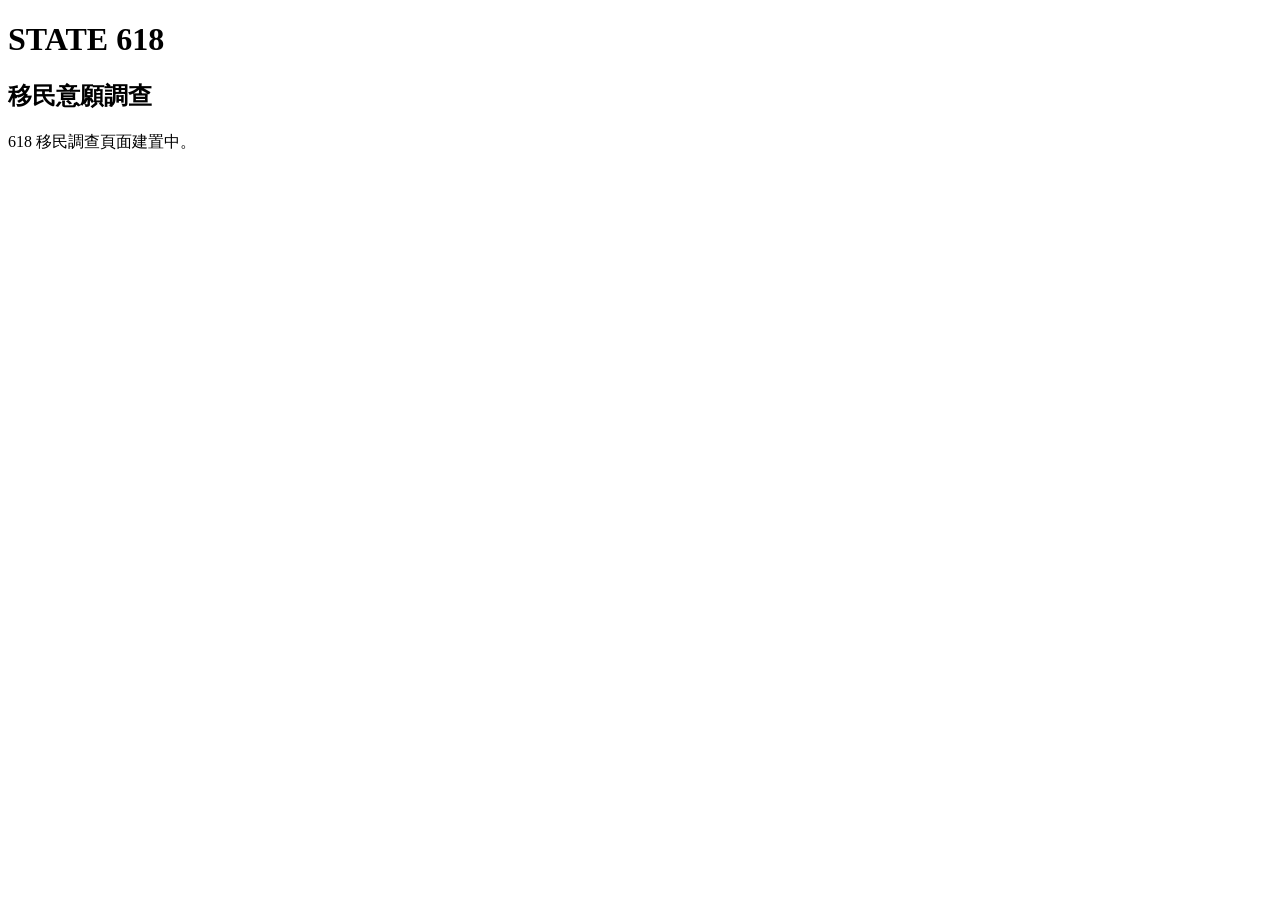
==== index.html @ 69a23b78 "Create index.html" ====
<!DOCTYPE html>
<html lang="zh-Hant">
<head>
  <meta charset="UTF-8">
  <meta name="viewport" content="width=device-width, initial-scale=1.0">
  <title>STATE 618 移民意願調查</title>
</head>
<body>
  <h1>STATE 618</h1>
  <h2>移民意願調查</h2>
  <p>618 移民調查頁面建置中。</p>
</body>
</html>
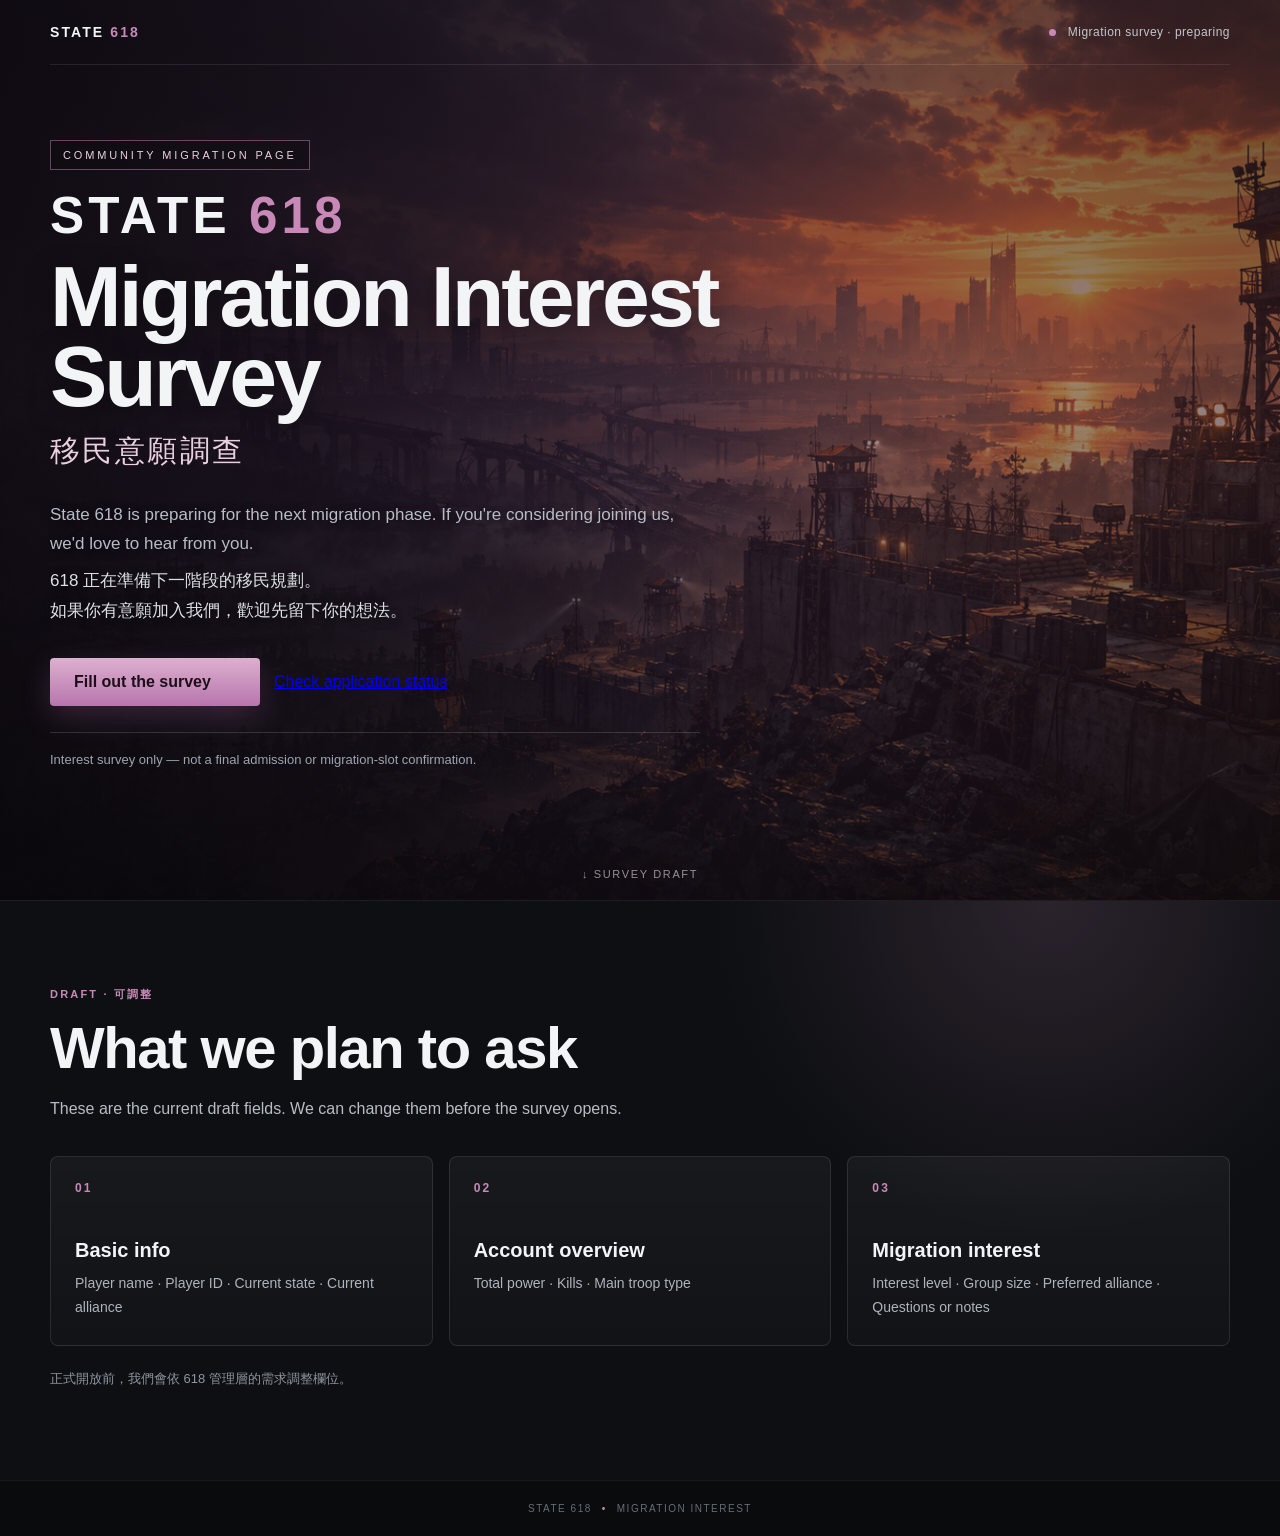
==== commit 834d95ea: "Build State 618 migration survey site" ====
--- a/index.html
+++ b/index.html
@@ -3,11 +3,87 @@
 <head>
   <meta charset="UTF-8">
   <meta name="viewport" content="width=device-width, initial-scale=1.0">
-  <title>STATE 618 移民意願調查</title>
+  <meta name="theme-color" content="#0d0f12">
+  <title>STATE 618 | Migration Interest Survey</title>
+  <link rel="stylesheet" href="styles.css">
 </head>
 <body>
-  <h1>STATE 618</h1>
-  <h2>移民意願調查</h2>
-  <p>618 移民調查頁面建置中。</p>
+  <main>
+    <section class="hero">
+      <div class="overlay"></div>
+
+      <header class="topbar">
+        <div class="brand">STATE <span>618</span></div>
+        <div class="top-status"><span class="status-dot"></span> Migration survey · preparing</div>
+      </header>
+
+      <section class="content">
+        <div class="eyebrow">COMMUNITY MIGRATION PAGE</div>
+        <div class="state-mark">STATE <span>618</span></div>
+        <h1>Migration Interest<br>Survey</h1>
+        <p class="zh-title">移民意願調查</p>
+
+        <p class="intro">
+          State 618 is preparing for the next migration phase.
+          If you're considering joining us, we'd love to hear from you.
+        </p>
+        <p class="intro zh">
+          618 正在準備下一階段的移民規劃。<br>
+          如果你有意願加入我們，歡迎先留下你的想法。
+        </p>
+
+        <div class="actions">
+          <a class="primary" href="apply.html">Fill out the survey</a>
+          <a class="secondary-link" href="status.html">Check application status</a>
+        </div>
+
+        <div class="note">
+          Interest survey only — not a final admission or migration-slot confirmation.
+        </div>
+      </section>
+
+      <div class="scroll-hint">↓ Survey draft</div>
+    </section>
+
+    <section class="draft-section">
+      <div class="draft-wrap">
+        <div class="section-kicker">DRAFT · 可調整</div>
+        <h2>What we plan to ask</h2>
+        <p class="section-lead">
+          These are the current draft fields. We can change them before the survey opens.
+        </p>
+
+        <div class="cards">
+          <article class="card">
+            <div class="card-no">01</div>
+            <h3>Basic info</h3>
+            <p>Player name · Player ID · Current state · Current alliance</p>
+          </article>
+
+          <article class="card">
+            <div class="card-no">02</div>
+            <h3>Account overview</h3>
+            <p>Total power · Kills · Main troop type</p>
+          </article>
+
+          <article class="card">
+            <div class="card-no">03</div>
+            <h3>Migration interest</h3>
+            <p>Interest level · Group size · Preferred alliance · Questions or notes</p>
+          </article>
+        </div>
+
+        <div class="draft-note">
+          正式開放前，我們會依 618 管理層的需求調整欄位。
+        </div>
+      </div>
+    </section>
+  </main>
+
+  <footer class="site-footer">
+    <span>STATE 618</span>
+    <span class="dot">•</span>
+    <span>Migration Interest</span>
+  </footer>
 </body>
-</html>
+</html>
--- a/styles.css
+++ b/styles.css
@@ -0,0 +1,341 @@
+:root {
+  --bg: #0d0f12;
+  --panel: rgba(17, 20, 24, 0.82);
+  --text: #f3f4f6;
+  --muted: #b7bcc5;
+  --accent: #c889b8;
+  --accent-soft: #ead0df;
+  --line: rgba(255,255,255,.12);
+}
+
+* { box-sizing: border-box; }
+
+html { scroll-behavior: smooth; }
+
+html, body {
+  margin: 0;
+  min-height: 100%;
+  background: var(--bg);
+  color: var(--text);
+  font-family: "Segoe UI", "Noto Sans TC", Arial, sans-serif;
+}
+
+body { min-height: 100vh; }
+
+.hero {
+  position: relative;
+  min-height: 100vh;
+  overflow: hidden;
+  display: flex;
+  flex-direction: column;
+  justify-content: center;
+  background:
+    radial-gradient(circle at 78% 34%, rgba(232,145,105,.18), transparent 28%),
+    linear-gradient(90deg, rgba(30,18,33,.90), rgba(70,42,76,.48) 50%, rgba(92,49,64,.44)),
+    url("images/hero.png") center center / cover no-repeat;
+}
+
+.hero::before {
+  content: "";
+  position: absolute;
+  inset: 0;
+  opacity: .12;
+  background-image:
+    linear-gradient(rgba(255,255,255,.025) 1px, transparent 1px),
+    linear-gradient(90deg, rgba(255,255,255,.025) 1px, transparent 1px);
+  background-size: 42px 42px;
+}
+
+.overlay {
+  position: absolute;
+  inset: 0;
+  background:
+    linear-gradient(180deg, rgba(4,5,6,.25), transparent 45%, rgba(4,5,6,.58)),
+    linear-gradient(90deg, rgba(5,6,8,.45), rgba(5,6,8,.06) 58%, rgba(5,6,8,.22));
+}
+
+.topbar {
+  position: absolute;
+  z-index: 2;
+  top: 0;
+  left: 0;
+  right: 0;
+  width: min(1180px, calc(100% - 40px));
+  margin: 0 auto;
+  padding: 24px 0;
+  display: flex;
+  align-items: center;
+  justify-content: space-between;
+  gap: 20px;
+  border-bottom: 1px solid rgba(255,255,255,.09);
+}
+
+.brand {
+  font-size: 14px;
+  font-weight: 800;
+  letter-spacing: .15em;
+}
+
+.brand span { color: var(--accent); }
+
+.top-status {
+  font-size: 12px;
+  color: #c2c7ce;
+  letter-spacing: .04em;
+}
+
+.status-dot {
+  display: inline-block;
+  width: 7px;
+  height: 7px;
+  margin-right: 8px;
+  border-radius: 50%;
+  background: var(--accent);
+  box-shadow: 0 0 14px rgba(200,137,184,.76);
+}
+
+.content {
+  position: relative;
+  z-index: 1;
+  width: min(1180px, calc(100% - 40px));
+  margin: 0 auto;
+  padding: 110px 0 100px;
+}
+
+.eyebrow {
+  display: inline-block;
+  font-size: 11px;
+  letter-spacing: .26em;
+  color: var(--accent-soft);
+  border: 1px solid rgba(200,137,184,.48);
+  background: rgba(9,10,12,.34);
+  padding: 8px 12px;
+  margin-bottom: 20px;
+}
+
+.state-mark {
+  font-size: clamp(26px, 4vw, 52px);
+  font-weight: 800;
+  letter-spacing: .08em;
+  line-height: 1;
+  margin-bottom: 16px;
+}
+
+.state-mark span { color: var(--accent); }
+
+h1 {
+  margin: 0;
+  font-size: clamp(44px, 7vw, 86px);
+  line-height: .93;
+  max-width: 790px;
+  letter-spacing: -.035em;
+  text-shadow: 0 8px 30px rgba(0,0,0,.34);
+}
+
+.zh-title {
+  margin: 14px 0 28px;
+  font-size: clamp(20px, 3vw, 30px);
+  color: var(--accent-soft);
+  letter-spacing: .08em;
+}
+
+.intro {
+  max-width: 650px;
+  color: var(--muted);
+  font-size: 17px;
+  line-height: 1.75;
+  margin: 0 0 7px;
+  text-shadow: 0 2px 12px rgba(0,0,0,.45);
+}
+
+.intro.zh {
+  color: #dde1e6;
+  margin-top: 5px;
+}
+
+.actions {
+  margin-top: 32px;
+  display: flex;
+  flex-wrap: wrap;
+  align-items: center;
+  gap: 14px;
+}
+
+.primary {
+  appearance: none;
+  display: inline-block;
+  text-decoration: none;
+  border: 0;
+  background: linear-gradient(180deg, #ddb0cf, #b875ad);
+  color: #1b1019;
+  font-weight: 800;
+  font-size: 16px;
+  padding: 15px 24px;
+  min-width: 210px;
+  border-radius: 4px;
+  box-shadow: 0 10px 30px rgba(184,117,173,.24);
+}
+
+.primary:disabled {
+  opacity: .92;
+  cursor: default;
+}
+
+.status {
+  color: #c3c8ce;
+  font-size: 14px;
+}
+
+.note {
+  margin-top: 26px;
+  padding-top: 17px;
+  border-top: 1px solid rgba(255,255,255,.14);
+  max-width: 650px;
+  color: #9da4ae;
+  font-size: 13px;
+  line-height: 1.6;
+}
+
+.scroll-hint {
+  position: absolute;
+  z-index: 2;
+  left: 50%;
+  bottom: 20px;
+  transform: translateX(-50%);
+  color: rgba(255,255,255,.55);
+  font-size: 11px;
+  letter-spacing: .15em;
+  text-transform: uppercase;
+}
+
+.draft-section {
+  background:
+    radial-gradient(circle at 82% 0%, rgba(200,137,184,.16), transparent 28%),
+    #0d0f12;
+  border-top: 1px solid rgba(255,255,255,.06);
+}
+
+.draft-wrap {
+  width: min(1180px, calc(100% - 40px));
+  margin: 0 auto;
+  padding: 86px 0 92px;
+}
+
+.section-kicker {
+  color: var(--accent);
+  font-size: 11px;
+  font-weight: 700;
+  letter-spacing: .2em;
+  margin-bottom: 12px;
+}
+
+.draft-section h2 {
+  margin: 0;
+  font-size: clamp(34px, 5vw, 58px);
+  letter-spacing: -.025em;
+}
+
+.section-lead {
+  max-width: 650px;
+  margin: 14px 0 34px;
+  color: var(--muted);
+  font-size: 16px;
+  line-height: 1.7;
+}
+
+.cards {
+  display: grid;
+  grid-template-columns: repeat(3, 1fr);
+  gap: 16px;
+}
+
+.card {
+  min-height: 190px;
+  padding: 24px;
+  border: 1px solid rgba(255,255,255,.10);
+  background: linear-gradient(180deg, rgba(255,255,255,.045), rgba(255,255,255,.018));
+  border-radius: 8px;
+}
+
+.card-no {
+  color: var(--accent);
+  font-size: 12px;
+  font-weight: 800;
+  letter-spacing: .18em;
+  margin-bottom: 44px;
+}
+
+.card h3 {
+  margin: 0 0 10px;
+  font-size: 20px;
+}
+
+.card p {
+  margin: 0;
+  color: #aeb4bd;
+  font-size: 14px;
+  line-height: 1.7;
+}
+
+.draft-note {
+  margin-top: 24px;
+  color: #8f96a1;
+  font-size: 13px;
+}
+
+.site-footer {
+  display: flex;
+  justify-content: center;
+  gap: 10px;
+  padding: 22px;
+  border-top: 1px solid rgba(255,255,255,.06);
+  background: #090b0d;
+  color: #666d77;
+  font-size: 10px;
+  letter-spacing: .15em;
+  text-transform: uppercase;
+}
+
+.dot { color: var(--accent); }
+
+@media (max-width: 780px) {
+  .topbar {
+    width: min(100% - 28px, 1180px);
+    padding-top: 18px;
+  }
+
+  .top-status { display: none; }
+
+  .content {
+    width: min(100% - 28px, 1180px);
+    padding: 100px 0 90px;
+  }
+
+  .eyebrow {
+    font-size: 10px;
+    letter-spacing: .18em;
+  }
+
+  .intro { font-size: 15px; }
+
+  .actions {
+    align-items: stretch;
+    flex-direction: column;
+    max-width: 360px;
+  }
+
+  .primary { width: 100%; }
+
+  .status { text-align: center; }
+
+  .draft-wrap {
+    width: min(100% - 28px, 1180px);
+    padding: 64px 0 70px;
+  }
+
+  .cards { grid-template-columns: 1fr; }
+
+  .card { min-height: 0; }
+
+  .card-no { margin-bottom: 24px; }
+}
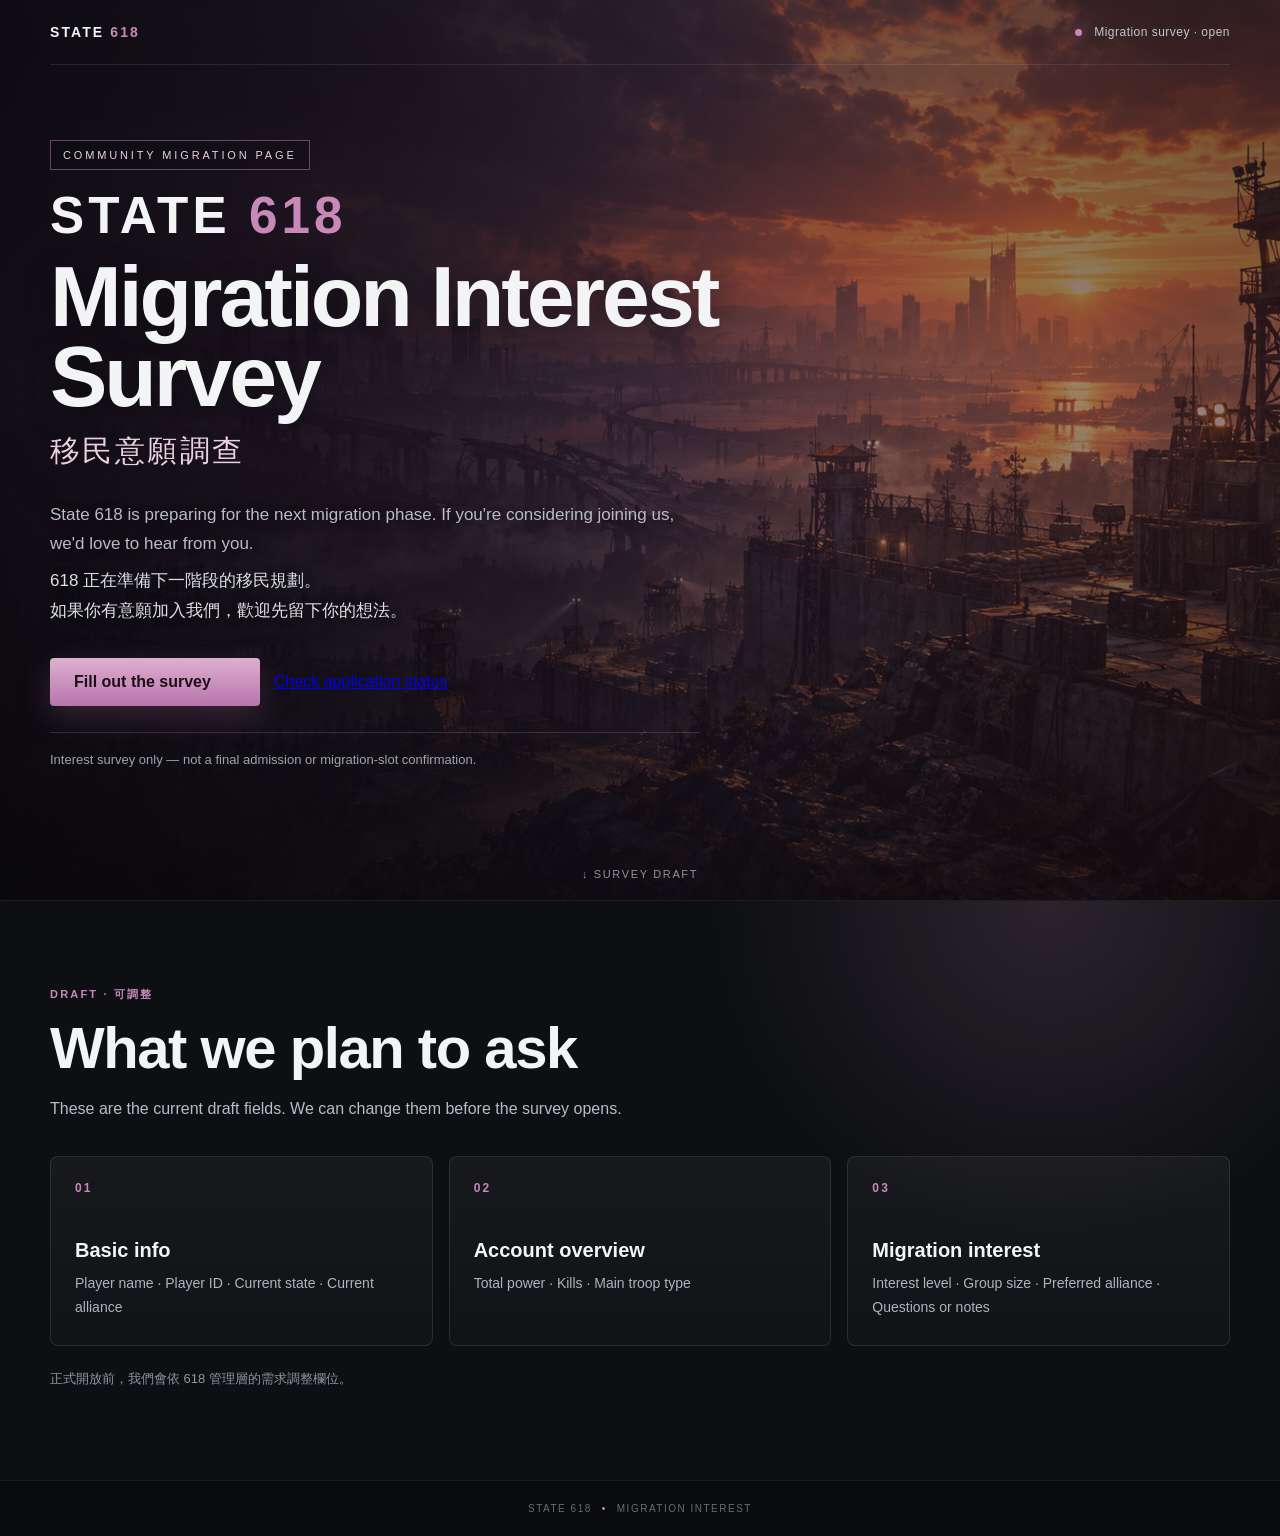
==== commit 0fbd933a: "Mark migration survey as live" ====
--- a/index.html
+++ b/index.html
@@ -14,7 +14,7 @@
 
       <header class="topbar">
         <div class="brand">STATE <span>618</span></div>
-        <div class="top-status"><span class="status-dot"></span> Migration survey · preparing</div>
+        <div class="top-status"><span class="status-dot"></span> Migration survey · open</div>
       </header>
 
       <section class="content">
